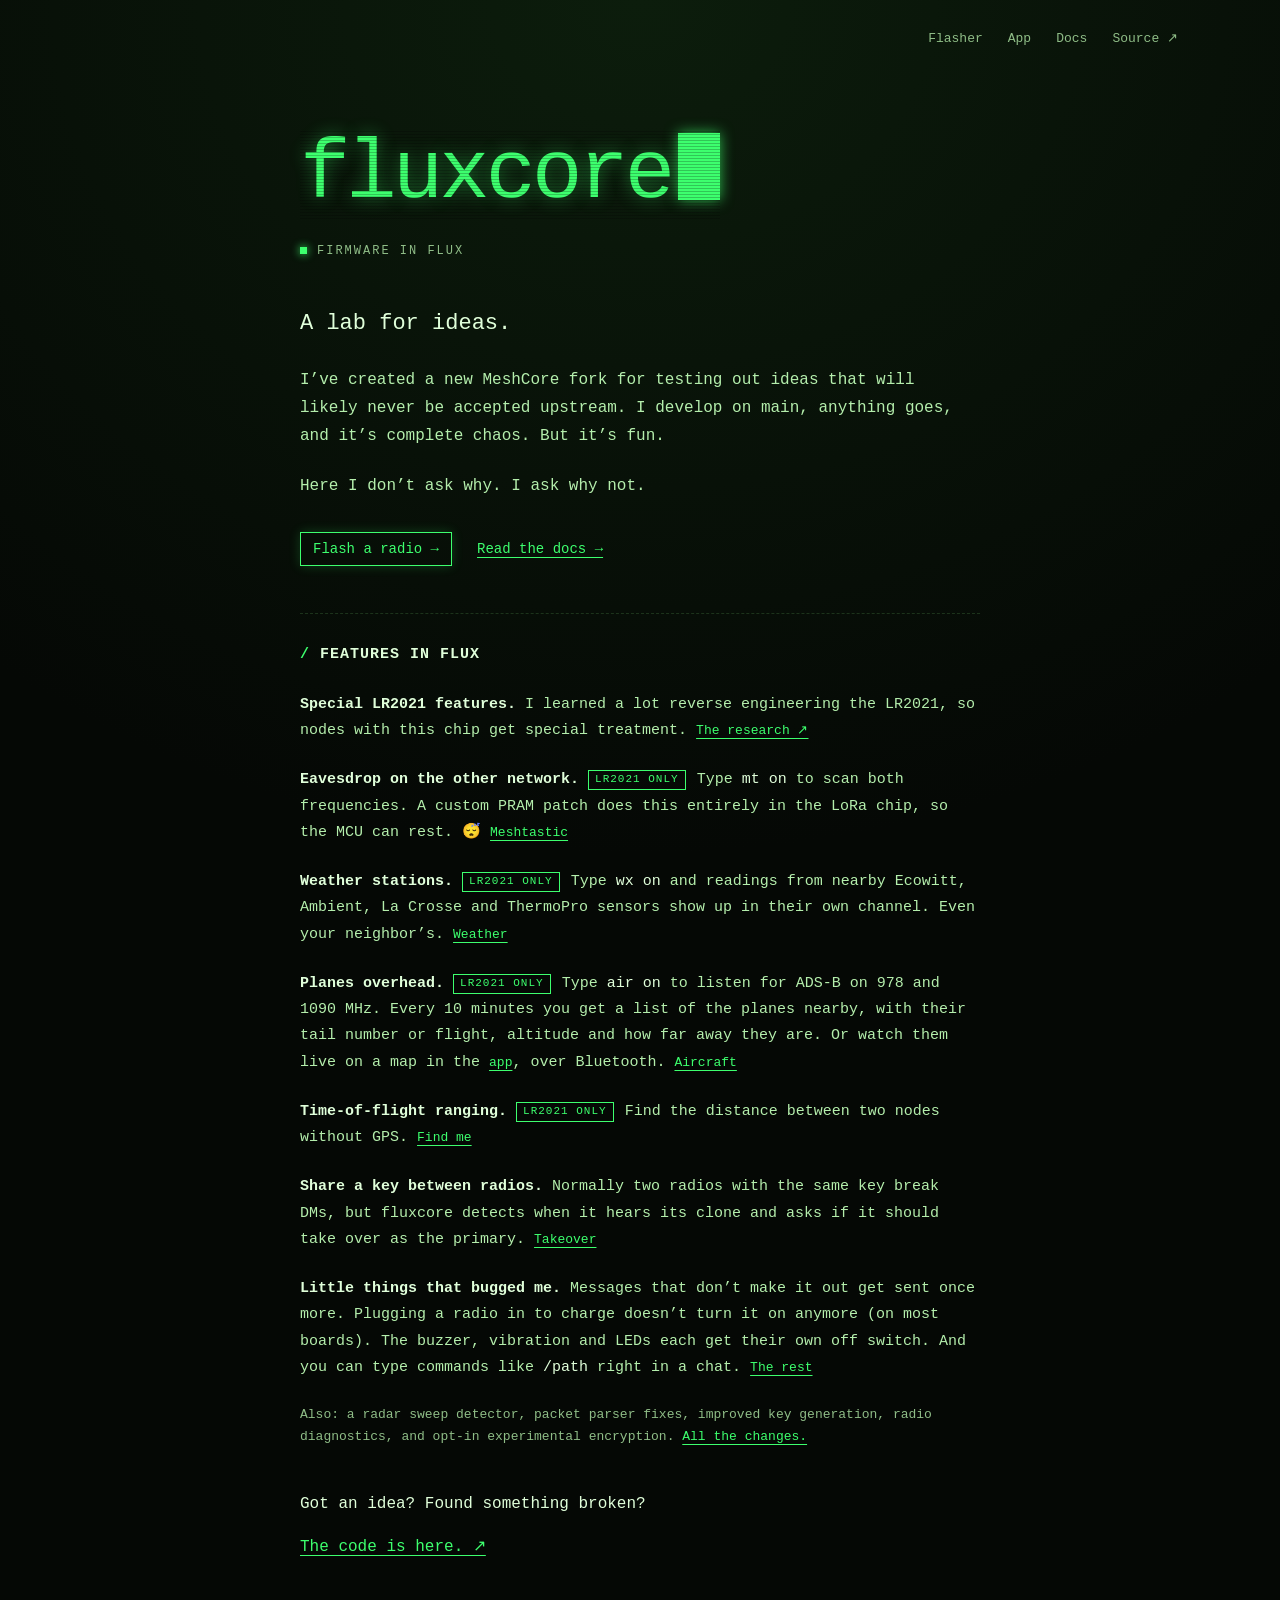
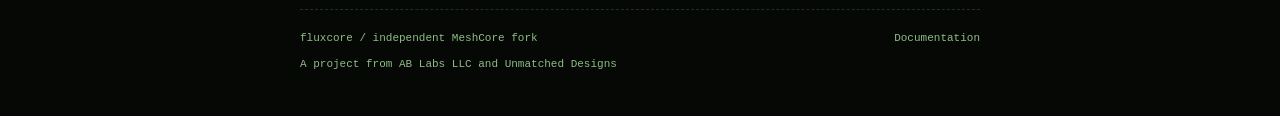
==== landing/index.html @ 1313f447 "Weather sensors: the new Ecowitt, La Crosse and ThermoPro models, get wx.unknown, per-rate listens" ====
<!doctype html>
<html lang="en">
<head>
<meta charset="utf-8"><meta name="viewport" content="width=device-width, initial-scale=1">
<title>fluxcore — Firmware in flux, compatible with MeshCore</title>
<meta name="description" content="A MeshCore fork for trying things. Fast iteration, useful fixes, and experiments on the existing mesh.">
<style>
:root{color-scheme:dark;--bg:#050805;--fg:#b4eeac;--hi:#e0ffda;--sub:#8fbd87;--line:#1c331b;--acid:#3dff6e;--ink:#031003;--mono:ui-monospace,SFMono-Regular,Menlo,Consolas,'Liberation Mono','Courier New',monospace}
*{box-sizing:border-box}html{scroll-behavior:smooth;background:var(--bg)}
body{margin:0;min-height:100vh;background:radial-gradient(ellipse 80% 50% at 50% 0,#0c1d0c,transparent) var(--bg) no-repeat;color:var(--fg);font:16px/1.75 var(--mono)}
/* scanlines on the title only */
h1{position:relative;width:fit-content}
h1::after{content:"";position:absolute;inset:0;pointer-events:none;background:repeating-linear-gradient(0deg,rgb(0 0 0/.22) 0 1px,transparent 1px 3px)}
::selection{background:var(--acid);color:var(--ink)}
a{color:var(--acid);text-decoration-thickness:1px;text-underline-offset:4px}
a:hover{background:var(--acid);color:var(--ink);text-decoration:none}
a:focus-visible{outline:1px solid var(--acid);outline-offset:4px}
nav{max-width:1140px;margin:0 auto;padding:28px 32px;display:flex;justify-content:flex-end;gap:25px;font-size:13px}
nav a{text-decoration:none;color:var(--sub)}
main{width:min(100% - 48px,680px);margin:52px auto 0}
header{margin-bottom:45px}
h1{font-size:clamp(52px,10vw,84px);font-weight:400;letter-spacing:-4px;line-height:1.05;margin:0 0 22px;color:var(--acid);text-shadow:0 0 18px rgb(61 255 110/.45)}
.cursor{display:inline-block;background:var(--acid);width:.5em;height:.8em;margin-left:.08em;vertical-align:-.04em;box-shadow:0 0 14px rgb(61 255 110/.7);animation:blink 1.1s steps(1) infinite}
@keyframes blink{50%{opacity:0}}
.status{color:var(--sub);font-size:12px;letter-spacing:2px;display:flex;align-items:center;gap:10px}
.signal{width:7px;height:7px;background:var(--acid);box-shadow:0 0 8px var(--acid);display:inline-block;position:relative;top:-1px}
.intro{font-size:22px;line-height:1.5;margin:0 0 26px;color:var(--hi)}
p{margin:0 0 22px}
h2{font-size:15px;font-weight:700;line-height:1.5;margin:0 0 25px;color:var(--hi);letter-spacing:1px;text-transform:uppercase}
.jump{display:flex;gap:25px;flex-wrap:wrap;margin:32px 0 0;font-size:14px;align-items:center}
.jump a{white-space:nowrap}
.primary{border:1px solid var(--acid);padding:4px 12px;text-decoration:none;box-shadow:0 0 12px rgb(61 255 110/.2)}
.section{border-top:1px dashed var(--line);padding-top:30px;margin-top:47px}
.feature{font-size:15px;line-height:1.75}
.feature strong{font-weight:700;color:var(--hi)}
.feature p{margin-bottom:23px}
.feature a{font-size:13px;white-space:nowrap}
.note{font-size:13px;color:var(--sub);line-height:1.7}
.closing{margin:42px 0 48px;font-size:16px}
.closing p{margin:0 0 15px;color:var(--hi)}
footer{border-top:1px dashed var(--line);padding:19px 0 34px;margin-top:42px;display:flex;justify-content:space-between;gap:16px;font-size:11px;color:var(--sub)}
footer a{text-decoration:none;color:var(--sub)}
footer{flex-wrap:wrap;row-gap:6px}
code{color:var(--hi)}
.tag{display:inline-block;border:1px solid var(--acid);color:var(--acid);font-size:11px;letter-spacing:1px;text-transform:uppercase;padding:0 6px;margin:0 2px 0 0;line-height:1.6;vertical-align:1px}
.credit{flex-basis:100%}
.slash{color:var(--acid);margin-right:10px}
@media(max-width:600px){nav{padding:23px 24px;justify-content:flex-start;gap:22px;font-size:12px}main{margin-top:36px;width:calc(100% - 48px)}h1{font-size:58px;letter-spacing:-3px}.intro{font-size:19px}body{font-size:15px}.section{margin-top:35px}.jump{gap:20px;font-size:13px}footer{flex-direction:column;gap:5px}.status{font-size:11px}}
@media(prefers-reduced-motion:reduce){html{scroll-behavior:auto}.cursor{animation:none}}
</style>
</head><body>
<nav aria-label="Main navigation"><a href="/flash/">Flasher</a><a href="/app/">App</a><a href="/docs/">Docs</a><a href="https://github.com/beala/MeshCore">Source ↗</a></nav>
<main>
<header><h1>fluxcore<span class="cursor" aria-hidden="true"></span></h1><div class="status"><span class="signal" aria-hidden="true"></span>FIRMWARE IN FLUX</div></header>
<p class="intro">A lab for ideas.</p>
<p>I’ve created a new MeshCore fork for testing out ideas that will likely never be accepted upstream. I develop on main, anything goes, and it’s complete chaos. But it’s fun.</p>
<p>Here I don’t ask why. I ask why not.</p>
<div class="jump"><a class="primary" href="/flash/">Flash a radio →</a><a href="/docs/">Read the docs →</a></div>
<section class="section" aria-labelledby="changes"><h2 id="changes"><span class="slash" aria-hidden="true">/</span>Features in flux</h2>
<div class="feature">
<p><strong>Special LR2021 features.</strong> I learned a lot reverse engineering the LR2021, so nodes with this chip get special treatment. <a href="https://github.com/beala/lr2021-re">The research ↗</a></p>
<p><strong>Eavesdrop on the other network.</strong> <span class="tag">LR2021 only</span> Type <code>mt on</code> to scan both frequencies. A custom PRAM patch does this entirely in the LoRa chip, so the MCU can rest. 😴 <a href="/docs/#meshtastic">Meshtastic</a></p>
<p><strong>Weather stations.</strong> <span class="tag">LR2021 only</span> Type <code>wx on</code> and readings from nearby Ecowitt, Ambient, La Crosse and ThermoPro sensors show up in their own channel. Even your neighbor’s. <a href="/docs/#weather">Weather</a></p>
<p><strong>Planes overhead.</strong> <span class="tag">LR2021 only</span> Type <code>air on</code> to listen for ADS-B on 978 and 1090&nbsp;MHz. Every 10 minutes you get a list of the planes nearby, with their tail number or flight, altitude and how far away they are. Or watch them live on a map in the <a href="/app/">app</a>, over Bluetooth. <a href="/docs/#aircraft">Aircraft</a></p>
<p><strong>Time-of-flight ranging.</strong> <span class="tag">LR2021 only</span> Find the distance between two nodes without GPS. <a href="/docs/#find-me">Find me</a></p>
<p><strong>Share a key between radios.</strong> Normally two radios with the same key break DMs, but fluxcore detects when it hears its clone and asks if it should take over as the primary. <a href="/docs/#clone-takeover">Takeover</a></p>
<p><strong>Little things that bugged me.</strong> Messages that don’t make it out get sent once more. Plugging a radio in to charge doesn’t turn it on anymore (on most boards). The buzzer, vibration and LEDs each get their own off switch. And you can type commands like <code>/path</code> right in a chat. <a href="/docs/#differences">The rest</a></p>
</div>
<p class="note">Also: a radar sweep detector, packet parser fixes, improved key generation, radio diagnostics, and opt-in experimental encryption. <a href="/docs/#differences">All the changes.</a></p>
</section>
<div class="closing"><p>Got an idea? Found something broken?</p><a href="https://github.com/beala/MeshCore">The code is here. ↗</a></div>
<footer><span>fluxcore / independent MeshCore fork</span><a href="/docs/">Documentation</a><span class="credit">A project from AB Labs LLC and Unmatched Designs</span></footer>
</main></body></html>
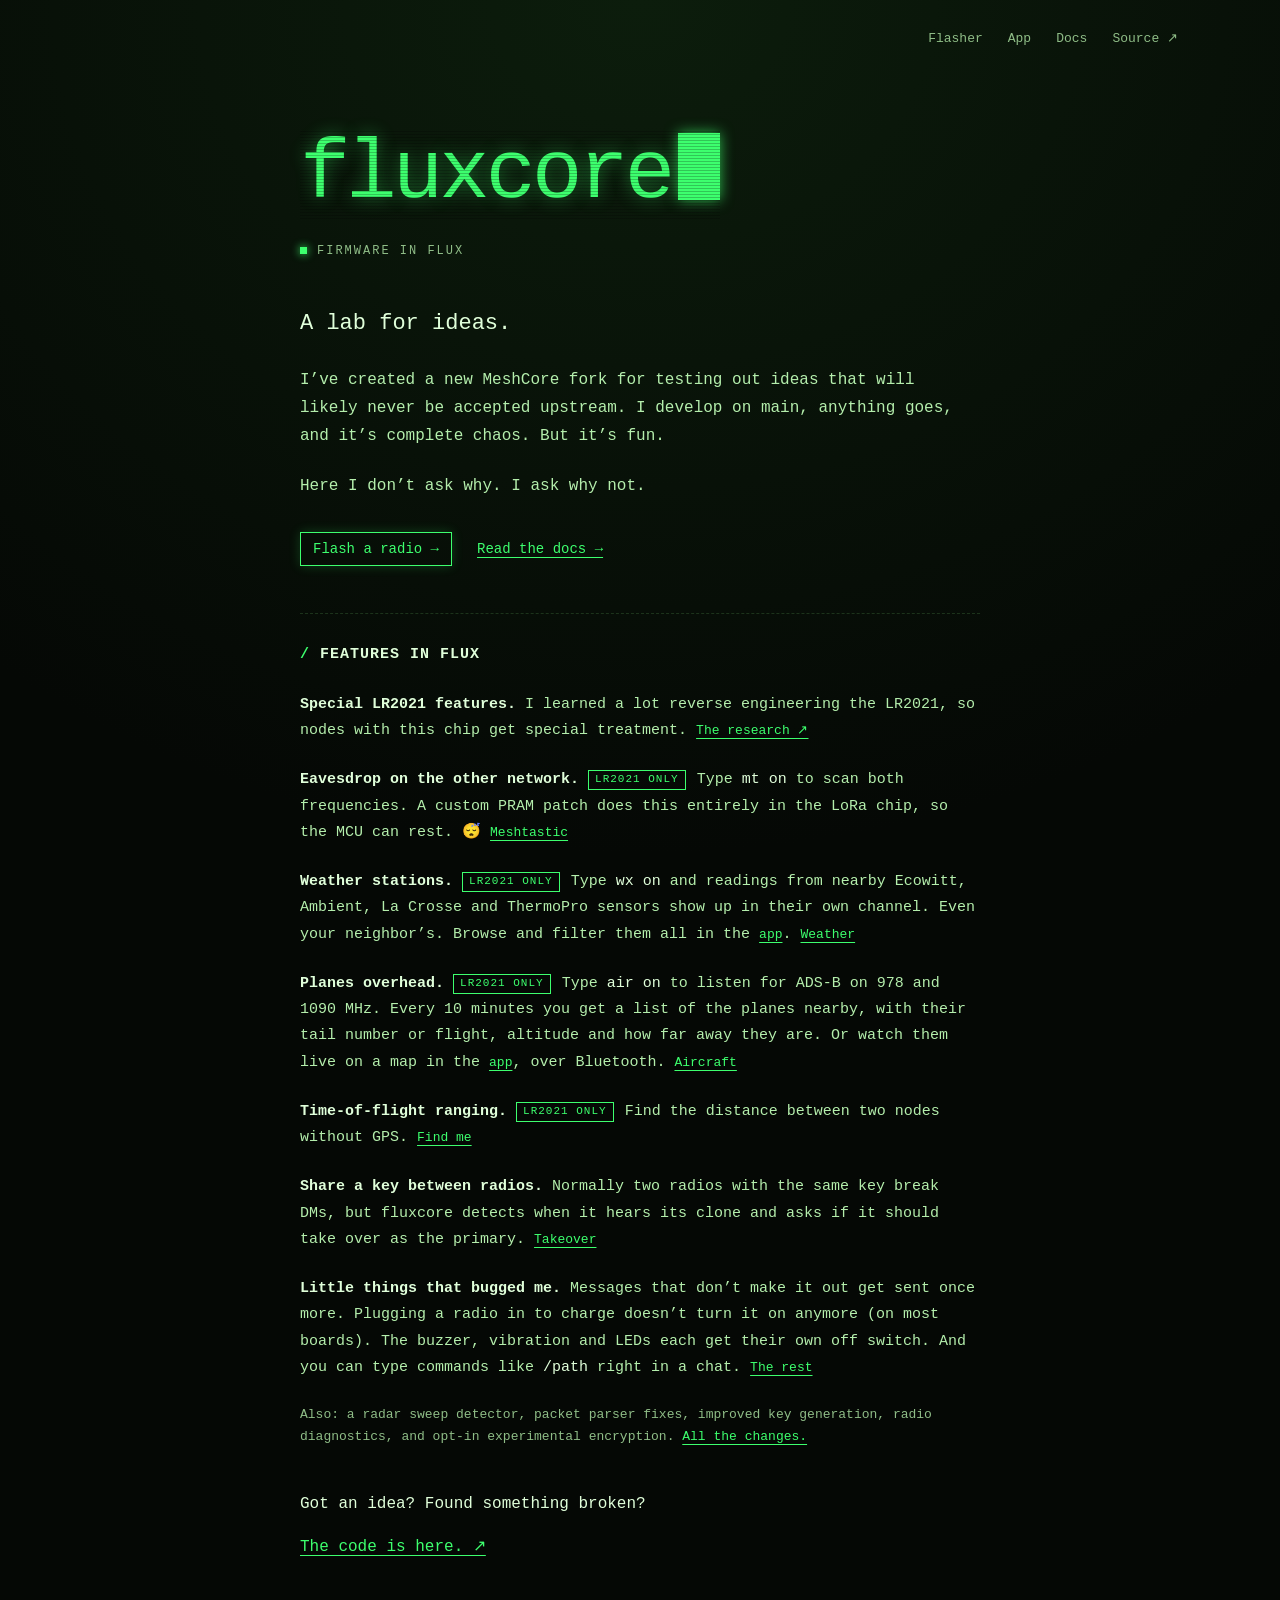
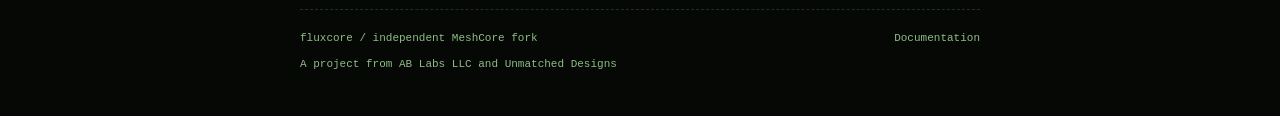
==== commit f8959a13: "App: a Sensors tab for weather sensors, meters and tire sensors: everything heard with its latest re" ====
--- a/landing/index.html
+++ b/landing/index.html
@@ -60,7 +60,7 @@
 <div class="feature">
 <p><strong>Special LR2021 features.</strong> I learned a lot reverse engineering the LR2021, so nodes with this chip get special treatment. <a href="https://github.com/beala/lr2021-re">The research ↗</a></p>
 <p><strong>Eavesdrop on the other network.</strong> <span class="tag">LR2021 only</span> Type <code>mt on</code> to scan both frequencies. A custom PRAM patch does this entirely in the LoRa chip, so the MCU can rest. 😴 <a href="/docs/#meshtastic">Meshtastic</a></p>
-<p><strong>Weather stations.</strong> <span class="tag">LR2021 only</span> Type <code>wx on</code> and readings from nearby Ecowitt, Ambient, La Crosse and ThermoPro sensors show up in their own channel. Even your neighbor’s. <a href="/docs/#weather">Weather</a></p>
+<p><strong>Weather stations.</strong> <span class="tag">LR2021 only</span> Type <code>wx on</code> and readings from nearby Ecowitt, Ambient, La Crosse and ThermoPro sensors show up in their own channel. Even your neighbor’s. Browse and filter them all in the <a href="/app/">app</a>. <a href="/docs/#weather">Weather</a></p>
 <p><strong>Planes overhead.</strong> <span class="tag">LR2021 only</span> Type <code>air on</code> to listen for ADS-B on 978 and 1090&nbsp;MHz. Every 10 minutes you get a list of the planes nearby, with their tail number or flight, altitude and how far away they are. Or watch them live on a map in the <a href="/app/">app</a>, over Bluetooth. <a href="/docs/#aircraft">Aircraft</a></p>
 <p><strong>Time-of-flight ranging.</strong> <span class="tag">LR2021 only</span> Find the distance between two nodes without GPS. <a href="/docs/#find-me">Find me</a></p>
 <p><strong>Share a key between radios.</strong> Normally two radios with the same key break DMs, but fluxcore detects when it hears its clone and asks if it should take over as the primary. <a href="/docs/#clone-takeover">Takeover</a></p>
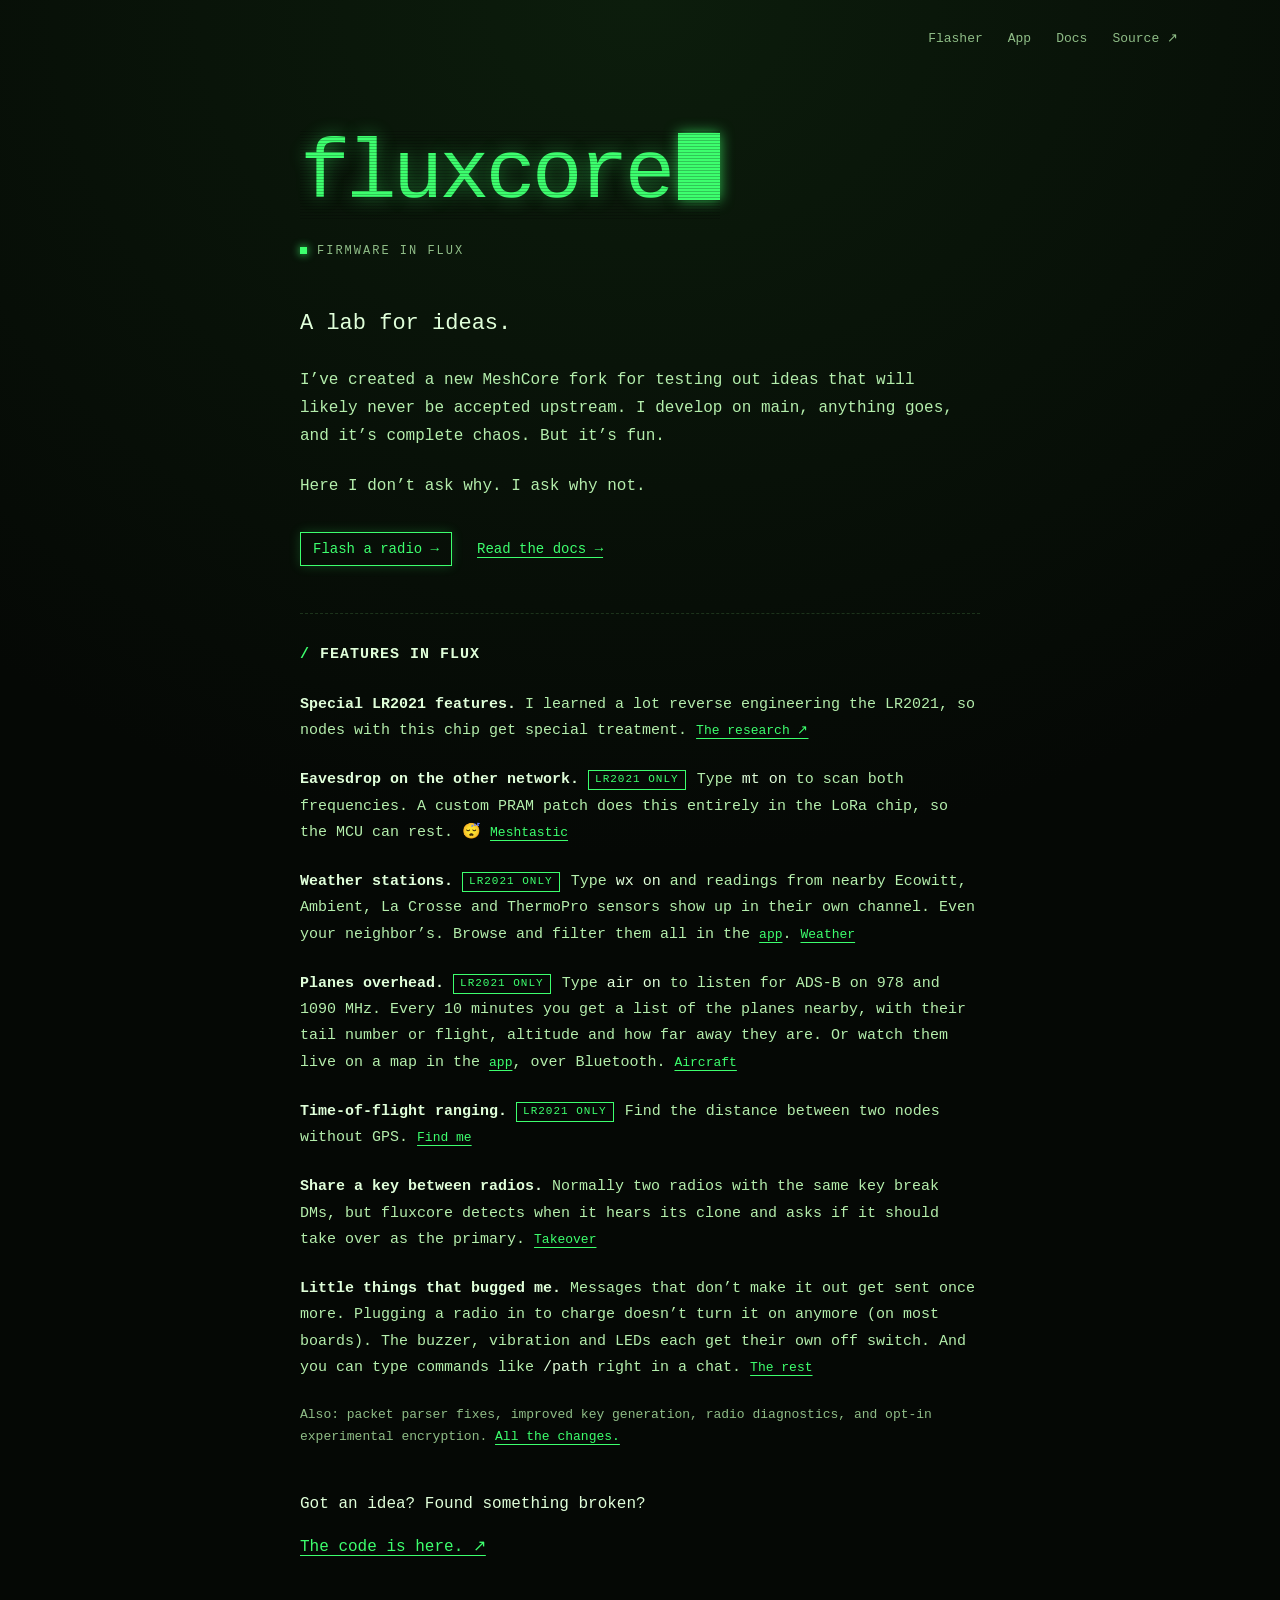
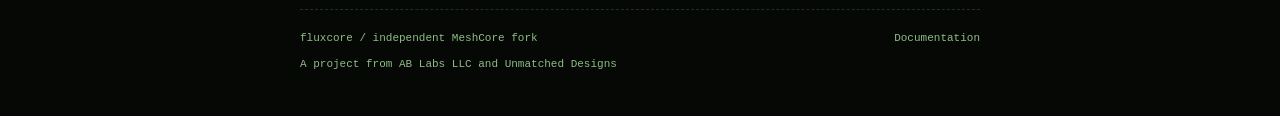
==== commit 2c3d7744: "Drop the radar sweep detector from the site: its docs section, the contents link, the entry in the L" ====
--- a/landing/index.html
+++ b/landing/index.html
@@ -66,7 +66,7 @@
 <p><strong>Share a key between radios.</strong> Normally two radios with the same key break DMs, but fluxcore detects when it hears its clone and asks if it should take over as the primary. <a href="/docs/#clone-takeover">Takeover</a></p>
 <p><strong>Little things that bugged me.</strong> Messages that don’t make it out get sent once more. Plugging a radio in to charge doesn’t turn it on anymore (on most boards). The buzzer, vibration and LEDs each get their own off switch. And you can type commands like <code>/path</code> right in a chat. <a href="/docs/#differences">The rest</a></p>
 </div>
-<p class="note">Also: a radar sweep detector, packet parser fixes, improved key generation, radio diagnostics, and opt-in experimental encryption. <a href="/docs/#differences">All the changes.</a></p>
+<p class="note">Also: packet parser fixes, improved key generation, radio diagnostics, and opt-in experimental encryption. <a href="/docs/#differences">All the changes.</a></p>
 </section>
 <div class="closing"><p>Got an idea? Found something broken?</p><a href="https://github.com/beala/MeshCore">The code is here. ↗</a></div>
 <footer><span>fluxcore / independent MeshCore fork</span><a href="/docs/">Documentation</a><span class="credit">A project from AB Labs LLC and Unmatched Designs</span></footer>
